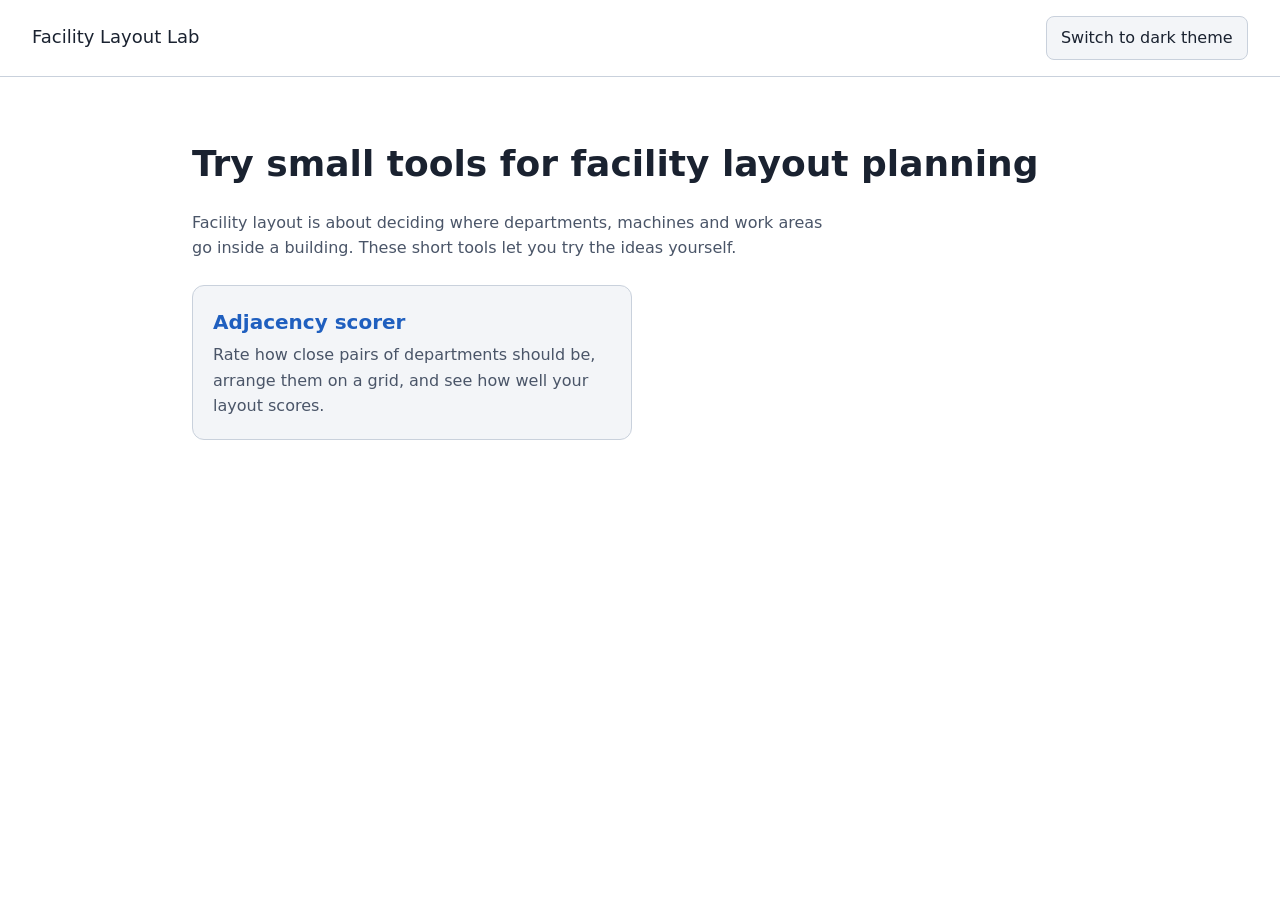
==== index.html @ 9cdaae91 "Add portal home and adjacency scorer tool Co-Authored-By: Claude Sonnet 5.5 <noreply@anthropic.com> " ====
<!DOCTYPE html>
<html lang="en" data-theme="light">
<head>
  <meta charset="utf-8">
  <meta name="viewport" content="width=device-width, initial-scale=1">
  <title>Facility Layout Lab</title>
  <link rel="stylesheet" href="css/style.css">
  <script src="js/theme.js"></script>
</head>
<body>
  <header class="site-header">
    <p class="site-title"><a href="index.html">Facility Layout Lab</a></p>
    <button id="theme-toggle" type="button" aria-pressed="false">Switch to dark theme</button>
  </header>

  <main>
    <h1>Try small tools for facility layout planning</h1>
    <p class="lead">
      Facility layout is about deciding where departments, machines and work areas
      go inside a building. These short tools let you try the ideas yourself.
    </p>

    <div class="card-grid">
      <a class="card" href="tools/adjacency.html">
        <h2>Adjacency scorer</h2>
        <p>
          Rate how close pairs of departments should be, arrange them on a grid,
          and see how well your layout scores.
        </p>
      </a>
    </div>
  </main>
</body>
</html>
---- css/style.css ----
/* Light theme is the default. Dark values apply only when data-theme="dark". */
:root {
  --bg: #ffffff;
  --surface: #f3f5f8;
  --text: #1a2230;
  --text-muted: #4a5568;
  --border: #c9d1dc;
  --accent: #1f5fbf;
  --accent-text: #ffffff;
}

:root[data-theme="dark"] {
  --bg: #12161c;
  --surface: #1c222b;
  --text: #eef1f5;
  --text-muted: #b4bdca;
  --border: #384250;
  --accent: #7fb2ff;
  --accent-text: #0b1220;
}

* {
  box-sizing: border-box;
}

body {
  margin: 0;
  background: var(--bg);
  color: var(--text);
  font-family: system-ui, -apple-system, "Segoe UI", Roboto, sans-serif;
  line-height: 1.6;
}

.site-header {
  display: flex;
  align-items: center;
  justify-content: space-between;
  gap: 1rem;
  padding: 0.75rem 1rem;
  border-bottom: 1px solid var(--border);
}

.site-title {
  margin: 0;
  font-size: 1.125rem;
}

.site-title a {
  color: inherit;
  text-decoration: none;
}

main {
  max-width: 60rem;
  margin: 0 auto;
  padding: 1.5rem 1rem 3rem;
}

h1 {
  font-size: 1.75rem;
  line-height: 1.25;
}

.lead {
  color: var(--text-muted);
  max-width: 40rem;
}

a {
  color: var(--accent);
}

button,
.button {
  font: inherit;
  padding: 0.5rem 0.9rem;
  border: 1px solid var(--border);
  border-radius: 0.5rem;
  background: var(--surface);
  color: var(--text);
  cursor: pointer;
}

:focus-visible {
  outline: 3px solid var(--accent);
  outline-offset: 2px;
}

/* Tool cards: one column on phones, more as the screen widens */
.card-grid {
  display: grid;
  grid-template-columns: 1fr;
  gap: 1rem;
  margin-top: 1.5rem;
}

.card {
  display: block;
  padding: 1.25rem;
  border: 1px solid var(--border);
  border-radius: 0.75rem;
  background: var(--surface);
  color: inherit;
  text-decoration: none;
}

.card:hover {
  border-color: var(--accent);
}

.card h2 {
  margin: 0 0 0.25rem;
  font-size: 1.25rem;
  color: var(--accent);
}

.card p {
  margin: 0;
  color: var(--text-muted);
}

@media (min-width: 40rem) {
  .site-header {
    padding: 1rem 2rem;
  }

  main {
    padding: 2.5rem 2rem 4rem;
  }

  h1 {
    font-size: 2.25rem;
  }

  .card-grid {
    grid-template-columns: repeat(2, 1fr);
  }
}

/* Tool pages */
section {
  margin-top: 2rem;
}

h2 {
  font-size: 1.25rem;
  margin-bottom: 0.5rem;
}

.help {
  margin-top: 1.5rem;
  padding: 0.75rem 1rem;
  border: 1px solid var(--border);
  border-radius: 0.75rem;
  background: var(--surface);
}

.help summary {
  cursor: pointer;
  font-weight: 600;
}

input[type="text"],
select {
  font: inherit;
  padding: 0.5rem 0.6rem;
  border: 1px solid var(--border);
  border-radius: 0.5rem;
  background: var(--bg);
  color: var(--text);
  max-width: 100%;
}

button:disabled {
  opacity: 0.55;
  cursor: not-allowed;
}

.department-list {
  list-style: none;
  margin: 0 0 1rem;
  padding: 0;
  display: grid;
  grid-template-columns: minmax(0, 1fr);
  gap: 0.5rem;
}

.department-list li {
  display: flex;
  gap: 0.5rem;
}

.department-list input {
  flex: 1;
  min-width: 0;
}

.rating-list {
  display: grid;
  grid-template-columns: 1fr;
  gap: 0.75rem;
}

.rating-row {
  display: grid;
  gap: 0.25rem;
}

.tray {
  display: flex;
  flex-wrap: wrap;
  gap: 0.5rem;
  margin-bottom: 1rem;
}

.chip[aria-pressed="true"] {
  background: var(--accent);
  color: var(--accent-text);
  border-color: var(--accent);
}

.chip.placed {
  border-style: dashed;
}

.grid {
  display: grid;
  gap: 0.25rem;
  max-width: 34rem;
}

.cell {
  min-height: 3.5rem;
  padding: 0.15rem;
  font-size: 0.75rem;
  line-height: 1.2;
  overflow: hidden;
  overflow-wrap: anywhere;
  background: var(--bg);
}

.cell.occupied {
  background: var(--accent);
  color: var(--accent-text);
  border-color: var(--accent);
  font-weight: 600;
}

.cell.selected {
  outline: 3px solid var(--text);
  outline-offset: 1px;
}

.actions {
  display: flex;
  flex-wrap: wrap;
  gap: 0.5rem;
}

.score {
  font-size: 1.5rem;
  margin: 0.5rem 0;
}

.table-wrap {
  overflow-x: auto;
}

table {
  border-collapse: collapse;
  width: 100%;
}

th,
td {
  text-align: left;
  padding: 0.5rem 0.75rem;
  border-bottom: 1px solid var(--border);
}

@media (min-width: 40rem) {
  .rating-list {
    grid-template-columns: repeat(2, 1fr);
  }

  .cell {
    font-size: 0.875rem;
  }
}
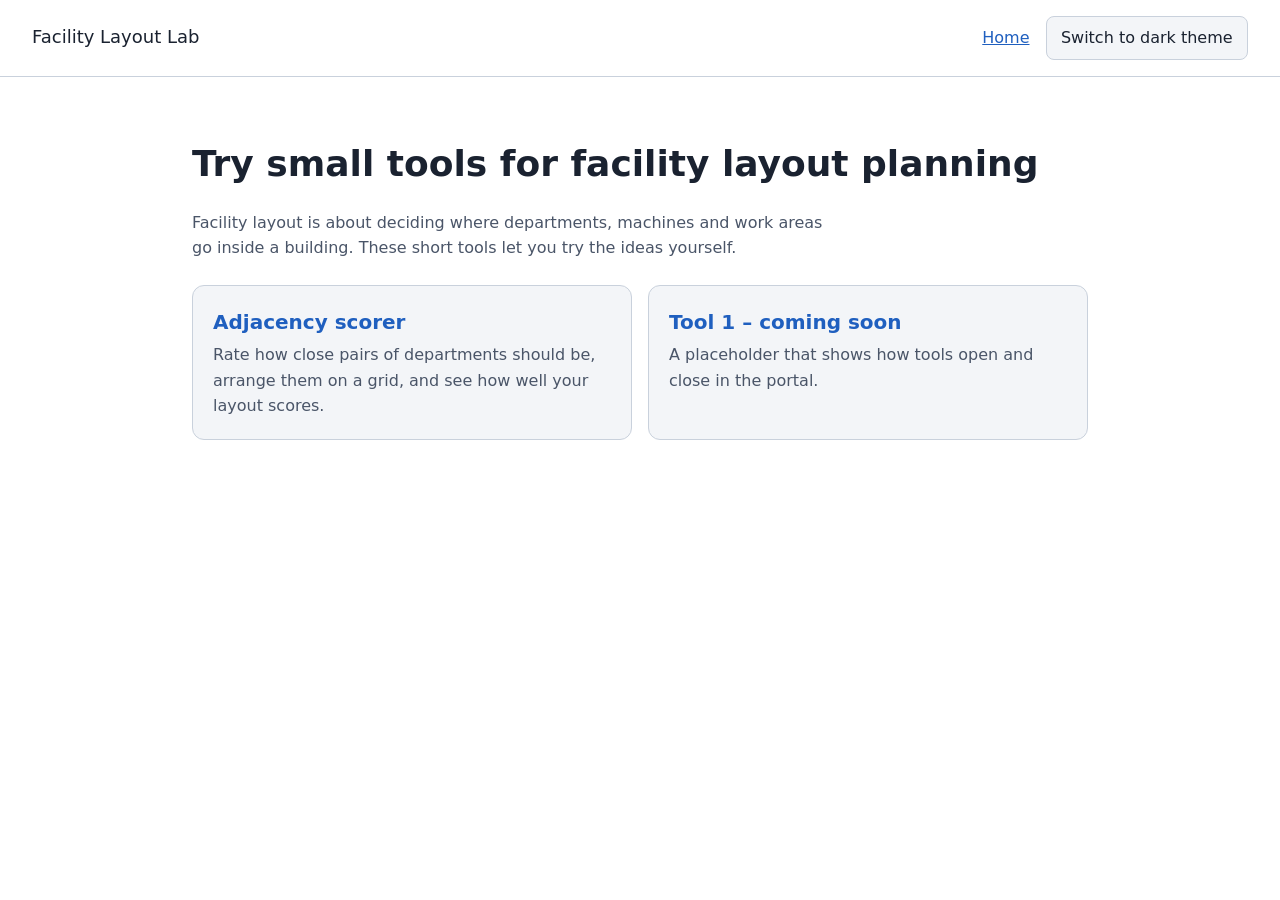
==== commit 30b5805e: "Add portal navigation with placeholder tool card and Feature Plan Co-Authored-By: Claude Sonnet 5.5 " ====
--- a/index.html
+++ b/index.html
@@ -6,29 +6,45 @@
   <title>Facility Layout Lab</title>
   <link rel="stylesheet" href="css/style.css">
   <script src="js/theme.js"></script>
+  <script src="js/portal.js" defer></script>
 </head>
 <body>
   <header class="site-header">
     <p class="site-title"><a href="index.html">Facility Layout Lab</a></p>
-    <button id="theme-toggle" type="button" aria-pressed="false">Switch to dark theme</button>
+    <nav class="site-nav" aria-label="Main">
+      <a href="#">Home</a>
+      <button id="theme-toggle" type="button" aria-pressed="false">Switch to dark theme</button>
+    </nav>
   </header>
 
   <main>
-    <h1>Try small tools for facility layout planning</h1>
-    <p class="lead">
-      Facility layout is about deciding where departments, machines and work areas
-      go inside a building. These short tools let you try the ideas yourself.
-    </p>
+    <div id="home">
+      <h1>Try small tools for facility layout planning</h1>
+      <p class="lead">
+        Facility layout is about deciding where departments, machines and work areas
+        go inside a building. These short tools let you try the ideas yourself.
+      </p>
 
-    <div class="card-grid">
-      <a class="card" href="tools/adjacency.html">
-        <h2>Adjacency scorer</h2>
-        <p>
-          Rate how close pairs of departments should be, arrange them on a grid,
-          and see how well your layout scores.
-        </p>
-      </a>
+      <div class="card-grid">
+        <a class="card" href="tools/adjacency.html">
+          <h2>Adjacency scorer</h2>
+          <p>
+            Rate how close pairs of departments should be, arrange them on a grid,
+            and see how well your layout scores.
+          </p>
+        </a>
+        <a class="card" href="#tool-1">
+          <h2>Tool 1 – coming soon</h2>
+          <p>A placeholder that shows how tools open and close in the portal.</p>
+        </a>
+      </div>
     </div>
+
+    <section id="tool-1" data-tool-panel hidden>
+      <h1>Tool 1 – coming soon</h1>
+      <p class="lead">This tool isn't built yet.</p>
+      <p><a href="#">Back to all tools</a></p>
+    </section>
   </main>
 </body>
 </html>
--- a/css/style.css
+++ b/css/style.css
@@ -287,3 +287,14 @@
     font-size: 0.875rem;
   }
 }
+
+/* Portal navigation, and keep the hidden attribute working on styled elements */
+[hidden] {
+  display: none !important;
+}
+
+.site-nav {
+  display: flex;
+  align-items: center;
+  gap: 1rem;
+}
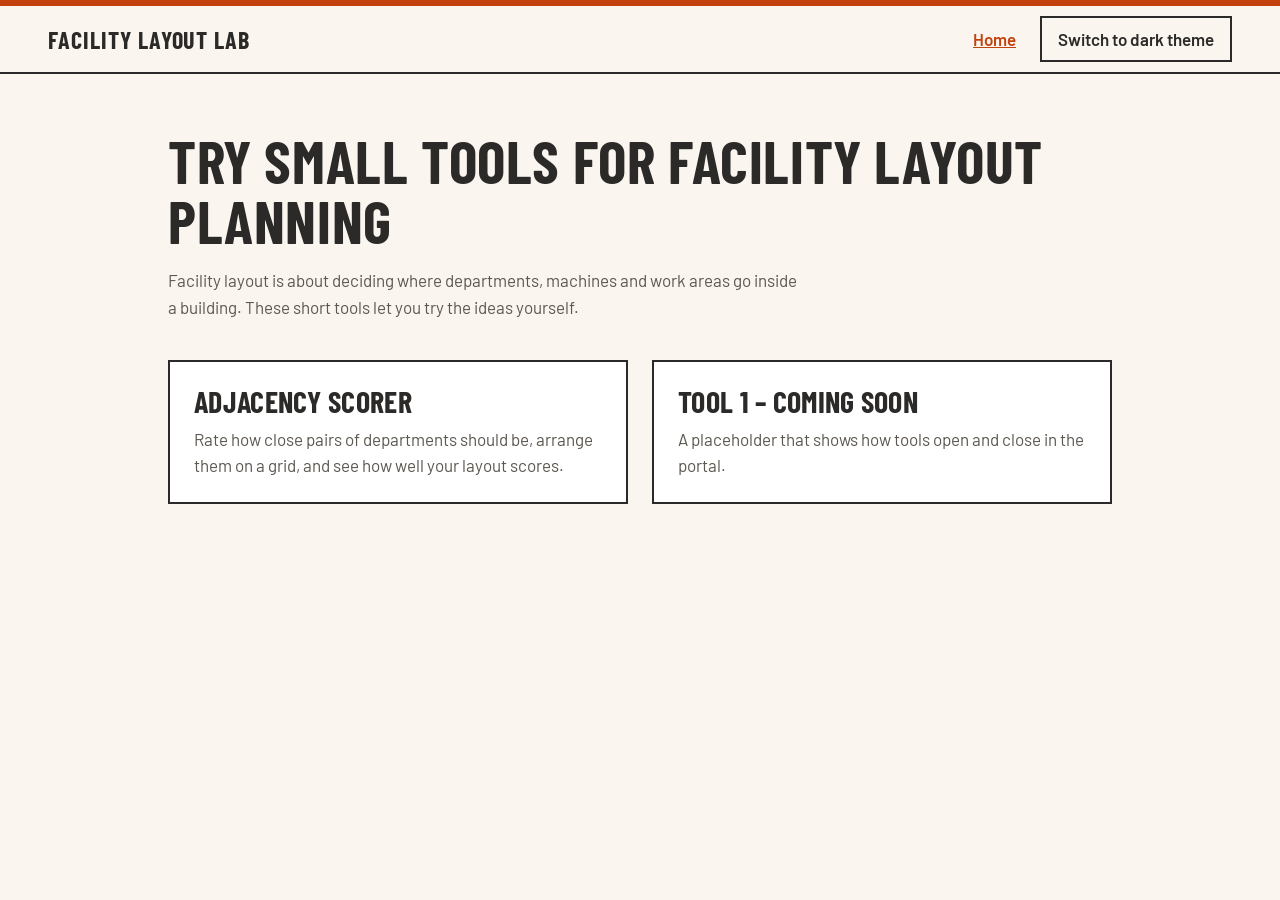
==== commit cafb1684: "Apply Workshop design direction and document it in CLAUDE.md Co-Authored-By: Claude Sonnet 5.5 <nore" ====
--- a/index.html
+++ b/index.html
@@ -4,6 +4,7 @@
   <meta charset="utf-8">
   <meta name="viewport" content="width=device-width, initial-scale=1">
   <title>Facility Layout Lab</title>
+  <link rel="stylesheet" href="https://fonts.googleapis.com/css2?family=Barlow+Condensed:wght@600;700&family=Barlow:wght@400;500;600&display=swap">
   <link rel="stylesheet" href="css/style.css">
   <script src="js/theme.js"></script>
   <script src="js/portal.js" defer></script>
--- a/css/style.css
+++ b/css/style.css
@@ -1,22 +1,28 @@
-/* Light theme is the default. Dark values apply only when data-theme="dark". */
+/* Design direction: "Workshop" (see CLAUDE.md). Light theme is the default;
+   dark values apply only when data-theme="dark". */
 :root {
-  --bg: #ffffff;
-  --surface: #f3f5f8;
-  --text: #1a2230;
-  --text-muted: #4a5568;
-  --border: #c9d1dc;
-  --accent: #1f5fbf;
+  --bg: #faf6ef;
+  --surface: #ffffff;
+  --text: #2b2a28;
+  --text-muted: #5c5750;
+  --border: #2b2a28;
+  --border-soft: #d8cfbf;
+  --accent: #c2410c;
   --accent-text: #ffffff;
+
+  --font-heading: "Barlow Condensed", "Arial Narrow", sans-serif;
+  --font-body: "Barlow", system-ui, -apple-system, "Segoe UI", sans-serif;
 }
 
 :root[data-theme="dark"] {
-  --bg: #12161c;
-  --surface: #1c222b;
-  --text: #eef1f5;
-  --text-muted: #b4bdca;
-  --border: #384250;
-  --accent: #7fb2ff;
-  --accent-text: #0b1220;
+  --bg: #1d1b19;
+  --surface: #292623;
+  --text: #f3eee6;
+  --text-muted: #c2b9ab;
+  --border: #f3eee6;
+  --border-soft: #4a4540;
+  --accent: #ff8a4c;
+  --accent-text: #1d1b19;
 }
 
 * {
@@ -27,22 +33,29 @@
   margin: 0;
   background: var(--bg);
   color: var(--text);
-  font-family: system-ui, -apple-system, "Segoe UI", Roboto, sans-serif;
-  line-height: 1.6;
+  font-family: var(--font-body);
+  font-size: 1.0625rem;
+  line-height: 1.55;
 }
 
 .site-header {
   display: flex;
+  flex-wrap: wrap;
   align-items: center;
   justify-content: space-between;
-  gap: 1rem;
-  padding: 0.75rem 1rem;
-  border-bottom: 1px solid var(--border);
+  gap: 0.5rem 1rem;
+  padding: 0.625rem 1rem;
+  border-top: 6px solid var(--accent);
+  border-bottom: 2px solid var(--border);
 }
 
 .site-title {
   margin: 0;
-  font-size: 1.125rem;
+  font-family: var(--font-heading);
+  font-size: 1.5rem;
+  font-weight: 700;
+  letter-spacing: 0.04em;
+  text-transform: uppercase;
 }
 
 .site-title a {
@@ -51,14 +64,29 @@
 }
 
 main {
-  max-width: 60rem;
+  max-width: 65rem;
   margin: 0 auto;
-  padding: 1.5rem 1rem 3rem;
+  padding: 2rem 1rem 2.5rem;
+}
+
+h1,
+h2 {
+  font-family: var(--font-heading);
+  font-weight: 700;
+  letter-spacing: 0.01em;
+  text-transform: uppercase;
 }
 
 h1 {
+  margin: 0 0 1rem;
+  font-size: 2.75rem;
+  line-height: 1;
+}
+
+h2 {
+  margin: 0 0 0.5rem;
   font-size: 1.75rem;
-  line-height: 1.25;
+  line-height: 1.05;
 }
 
 .lead {
@@ -72,11 +100,13 @@
 
 button,
 .button {
+  min-height: 2.75rem;
   font: inherit;
-  padding: 0.5rem 0.9rem;
-  border: 1px solid var(--border);
-  border-radius: 0.5rem;
-  background: var(--surface);
+  font-weight: 600;
+  padding: 0.5rem 1rem;
+  border: 2px solid var(--border);
+  border-radius: 0;
+  background: var(--bg);
   color: var(--text);
   cursor: pointer;
 }
@@ -90,28 +120,28 @@
 .card-grid {
   display: grid;
   grid-template-columns: 1fr;
-  gap: 1rem;
-  margin-top: 1.5rem;
+  gap: 1.5rem;
+  margin-top: 2.5rem;
 }
 
 .card {
   display: block;
-  padding: 1.25rem;
-  border: 1px solid var(--border);
-  border-radius: 0.75rem;
+  padding: 1.5rem;
+  border: 2px solid var(--border);
+  border-radius: 0;
   background: var(--surface);
   color: inherit;
   text-decoration: none;
 }
 
 .card:hover {
-  border-color: var(--accent);
+  box-shadow: 6px 6px 0 var(--accent);
 }
 
 .card h2 {
-  margin: 0 0 0.25rem;
-  font-size: 1.25rem;
-  color: var(--accent);
+  margin: 0 0 0.5rem;
+  font-size: 1.875rem;
+  color: var(--text);
 }
 
 .card p {
@@ -121,15 +151,15 @@
 
 @media (min-width: 40rem) {
   .site-header {
-    padding: 1rem 2rem;
+    padding: 0.625rem 3rem;
   }
 
   main {
-    padding: 2.5rem 2rem 4rem;
+    padding: 3.5rem 3rem 4rem;
   }
 
   h1 {
-    font-size: 2.25rem;
+    font-size: 3.75rem;
   }
 
   .card-grid {
@@ -142,16 +172,10 @@
   margin-top: 2rem;
 }
 
-h2 {
-  font-size: 1.25rem;
-  margin-bottom: 0.5rem;
-}
-
 .help {
   margin-top: 1.5rem;
   padding: 0.75rem 1rem;
-  border: 1px solid var(--border);
-  border-radius: 0.75rem;
+  border: 2px solid var(--border);
   background: var(--surface);
 }
 
@@ -162,11 +186,12 @@
 
 input[type="text"],
 select {
+  min-height: 2.75rem;
   font: inherit;
-  padding: 0.5rem 0.6rem;
-  border: 1px solid var(--border);
-  border-radius: 0.5rem;
-  background: var(--bg);
+  padding: 0.5rem 0.75rem;
+  border: 2px solid var(--border);
+  border-radius: 0;
+  background: var(--surface);
   color: var(--text);
   max-width: 100%;
 }
@@ -206,6 +231,10 @@
   gap: 0.25rem;
 }
 
+.rating-row label {
+  font-weight: 600;
+}
+
 .tray {
   display: flex;
   flex-wrap: wrap;
@@ -216,7 +245,7 @@
 .chip[aria-pressed="true"] {
   background: var(--accent);
   color: var(--accent-text);
-  border-color: var(--accent);
+  border-color: var(--border);
 }
 
 .chip.placed {
@@ -232,18 +261,17 @@
 .cell {
   min-height: 3.5rem;
   padding: 0.15rem;
-  font-size: 0.75rem;
+  font-size: 0.8125rem;
   line-height: 1.2;
   overflow: hidden;
   overflow-wrap: anywhere;
-  background: var(--bg);
+  background: var(--surface);
 }
 
 .cell.occupied {
   background: var(--accent);
   color: var(--accent-text);
-  border-color: var(--accent);
-  font-weight: 600;
+  font-weight: 700;
 }
 
 .cell.selected {
@@ -260,6 +288,11 @@
 .score {
   font-size: 1.5rem;
   margin: 0.5rem 0;
+}
+
+.score strong {
+  font-family: var(--font-heading);
+  font-size: 2.25rem;
 }
 
 .table-wrap {
@@ -275,7 +308,15 @@
 td {
   text-align: left;
   padding: 0.5rem 0.75rem;
-  border-bottom: 1px solid var(--border);
+  border-bottom: 1px solid var(--border-soft);
+}
+
+th {
+  font-family: var(--font-heading);
+  font-size: 1.0625rem;
+  letter-spacing: 0.06em;
+  text-transform: uppercase;
+  border-bottom: 2px solid var(--border);
 }
 
 @media (min-width: 40rem) {
@@ -284,7 +325,7 @@
   }
 
   .cell {
-    font-size: 0.875rem;
+    font-size: 0.9375rem;
   }
 }
 
@@ -296,5 +337,12 @@
 .site-nav {
   display: flex;
   align-items: center;
-  gap: 1rem;
-}
+  gap: 1.5rem;
+}
+
+.site-nav a {
+  display: inline-flex;
+  align-items: center;
+  min-height: 2.75rem;
+  font-weight: 600;
+}
